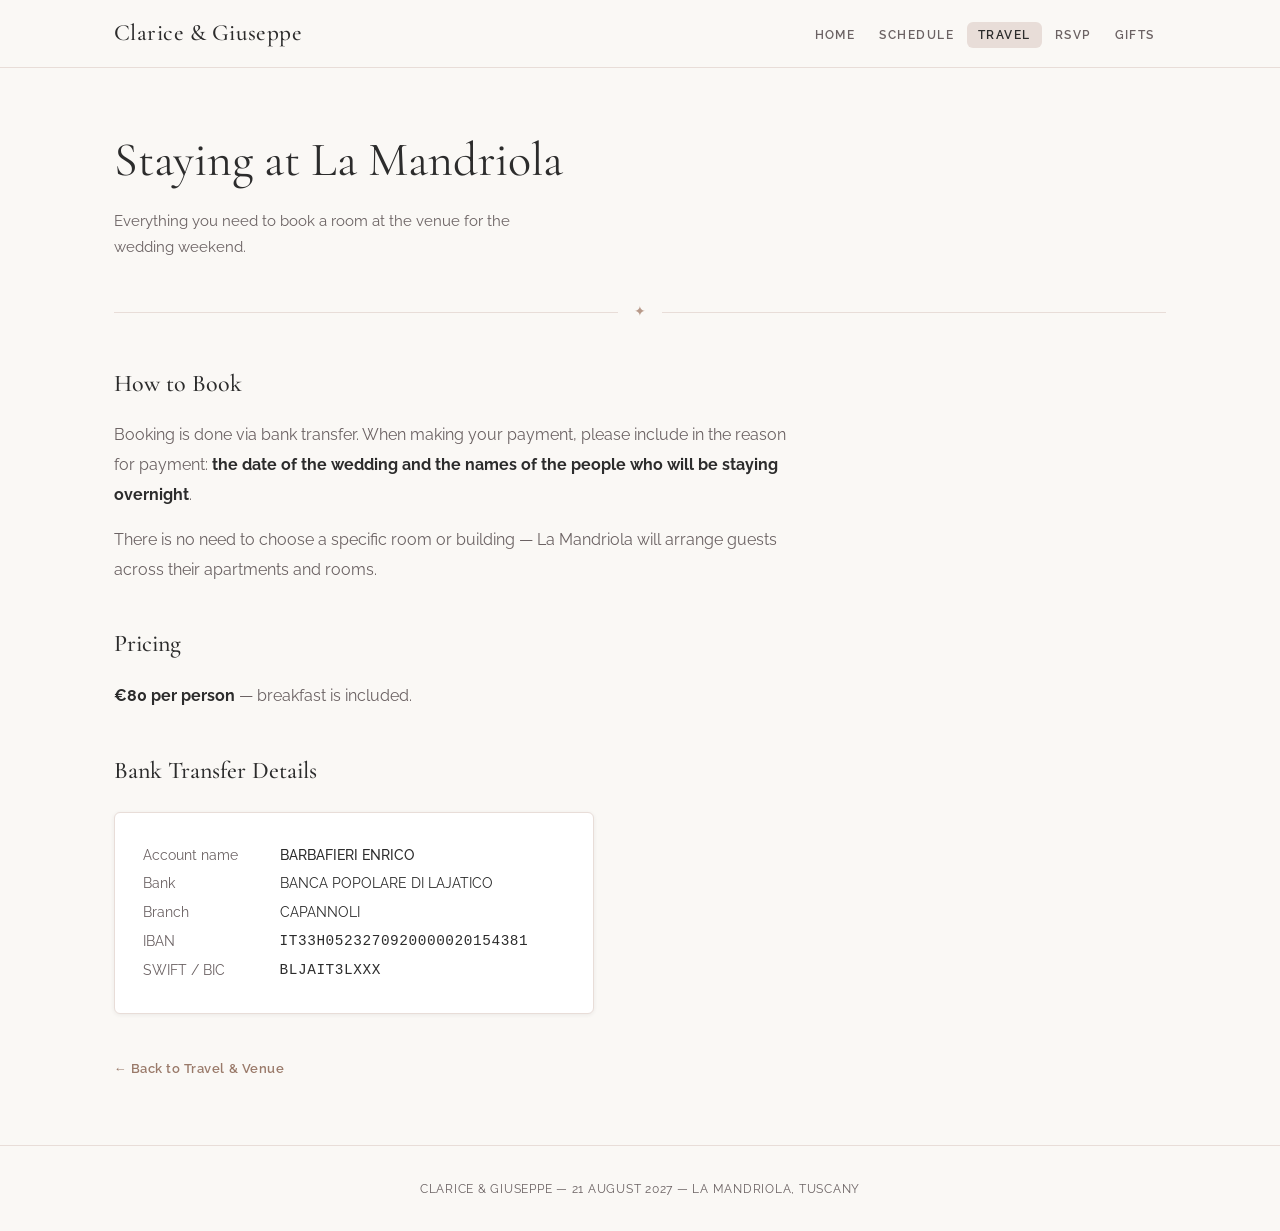
==== accommodation.html @ 68443287 "Content updates, accommodation page, and site-wide confetti - Add accommodation.html with La Mandrio" ====
<!DOCTYPE html>
<html lang="en">
<head>
  <meta charset="UTF-8">
  <meta name="viewport" content="width=device-width, initial-scale=1.0">
  <title>Accommodation — Clarice &amp; Giuseppe</title>
  <meta name="robots" content="noindex, nofollow">
  <link rel="stylesheet" href="css/style.css">
</head>
<body>

  <header class="site-header">
    <nav class="nav" aria-label="Main navigation">
      <a href="index.html" class="nav__brand">Clarice &amp; Giuseppe</a>
      <ul class="nav__links">
        <li><a href="index.html">Home</a></li>
        <li><a href="schedule.html">Schedule</a></li>
        <li><a href="travel.html" aria-current="page">Travel</a></li>
        <li><a href="rsvp.html">RSVP</a></li>
        <li><a href="registry.html">Gifts</a></li>
      </ul>
    </nav>
  </header>

  <main>
    <section class="section">
      <div class="container">

        <h1 class="section__title">Staying at La Mandriola</h1>
        <p class="section__subtitle">Everything you need to book a room at the venue for the wedding weekend.</p>

        <div class="divider" aria-hidden="true">&#10022;</div>

        <div style="max-width: 680px; margin-top: 2.5rem;">

          <h2 class="card__title" style="font-size: 1.5rem; margin-bottom: 1rem;">How to Book</h2>
          <p style="color: var(--muted); line-height: 1.85; margin-bottom: 1rem;">
            Booking is done via bank transfer. When making your payment, please include in the reason
            for payment: <strong style="color: var(--text);">the date of the wedding and the names of the
            people who will be staying overnight</strong>.
          </p>
          <p style="color: var(--muted); line-height: 1.85; margin-bottom: 2.5rem;">
            There is no need to choose a specific room or building &mdash; La Mandriola will arrange
            guests across their apartments and rooms.
          </p>

          <h2 class="card__title" style="font-size: 1.5rem; margin-bottom: 1rem;">Pricing</h2>
          <p style="color: var(--muted); line-height: 1.85; margin-bottom: 2.5rem;">
            <strong style="color: var(--text);">&euro;80 per person</strong> &mdash; breakfast is included.
          </p>

          <h2 class="card__title" style="font-size: 1.5rem; margin-bottom: 1.25rem;">Bank Transfer Details</h2>

          <div class="card" style="max-width: 480px;">
            <table style="width: 100%; border-collapse: collapse; font-size: 0.9rem; line-height: 2;">
              <tbody>
                <tr>
                  <td style="color: var(--muted); padding-right: 1.5rem; white-space: nowrap;">Account name</td>
                  <td style="color: var(--text); font-weight: 500;">BARBAFIERI ENRICO</td>
                </tr>
                <tr>
                  <td style="color: var(--muted); padding-right: 1.5rem; white-space: nowrap;">Bank</td>
                  <td style="color: var(--text);">BANCA POPOLARE DI LAJATICO</td>
                </tr>
                <tr>
                  <td style="color: var(--muted); padding-right: 1.5rem; white-space: nowrap;">Branch</td>
                  <td style="color: var(--text);">CAPANNOLI</td>
                </tr>
                <tr>
                  <td style="color: var(--muted); padding-right: 1.5rem; white-space: nowrap;">IBAN</td>
                  <td style="color: var(--text); font-family: monospace; letter-spacing: 0.04em;">IT33H0523270920000020154381</td>
                </tr>
                <tr>
                  <td style="color: var(--muted); padding-right: 1.5rem; white-space: nowrap;">SWIFT / BIC</td>
                  <td style="color: var(--text); font-family: monospace; letter-spacing: 0.04em;">BLJAIT3LXXX</td>
                </tr>
              </tbody>
            </table>
          </div>

          <p style="margin-top: 2rem;">
            <a href="travel.html" class="card__link">&larr; Back to Travel &amp; Venue</a>
          </p>

        </div>
      </div>
    </section>
  </main>

  <footer class="site-footer">
    <p>Clarice &amp; Giuseppe &mdash; 21 August 2027 &mdash; La Mandriola, Tuscany</p>
  </footer>

  <script src="js/confetti.js"></script>
</body>
</html>
---- css/style.css ----
@import url('https://fonts.googleapis.com/css2?family=Cormorant+Garamond:ital,wght@0,300;0,400;0,500;0,600;1,300;1,400&family=Raleway:wght@300;400;500;600&display=swap');

/* =============================================
   Reset & Base
   ============================================= */
*, *::before, *::after { box-sizing: border-box; margin: 0; padding: 0; }
[hidden] { display: none !important; }

:root {
  --bg:          #FAF8F5;
  --surface:     #FFFFFF;
  --rose:        #B89A8A;
  --rose-dark:   #9A7A6A;
  --gold:        #C5A95B;
  --text:        #2C2C2C;
  --muted:       #6B6263;
  --border:      #E8DDD8;
  --claimed-bg:  #F5F1F0;
  --radius:      6px;
  --shadow-sm:   0 1px 4px rgba(44,44,44,0.07);
  --shadow:      0 2px 16px rgba(44,44,44,0.10);
  --nav-h:       68px;
  --max-w:       1100px;
  --font-serif:  'Cormorant Garamond', Georgia, serif;
  --font-sans:   'Raleway', sans-serif;
}

html { scroll-behavior: smooth; font-size: 16px; }

body {
  font-family: var(--font-sans);
  font-weight: 400;
  color: var(--text);
  background: var(--bg);
  line-height: 1.7;
  min-height: 100vh;
  display: flex;
  flex-direction: column;
}

img { max-width: 100%; display: block; }
a { color: inherit; }
ul { list-style: none; }

/* =============================================
   Navigation
   ============================================= */
.site-header {
  position: sticky;
  top: 0;
  z-index: 100;
  height: var(--nav-h);
  background: rgba(250,248,245,0.94);
  backdrop-filter: blur(8px);
  border-bottom: 1px solid var(--border);
}

.nav {
  max-width: var(--max-w);
  margin: 0 auto;
  padding: 0 1.5rem;
  height: 100%;
  display: flex;
  align-items: center;
  justify-content: space-between;
  gap: 1rem;
}

.nav__brand {
  font-family: var(--font-serif);
  font-size: 1.45rem;
  font-weight: 500;
  letter-spacing: 0.02em;
  text-decoration: none;
  color: var(--text);
  white-space: nowrap;
}

.nav__links {
  display: flex;
  gap: 0.1rem;
  flex-wrap: wrap;
  justify-content: flex-end;
}

.nav__links a {
  font-size: 0.76rem;
  font-weight: 600;
  letter-spacing: 0.12em;
  text-transform: uppercase;
  text-decoration: none;
  padding: 0.4rem 0.7rem;
  border-radius: var(--radius);
  color: var(--muted);
  transition: color 0.2s, background 0.2s;
}

.nav__links a:hover,
.nav__links a[aria-current="page"] {
  color: var(--text);
  background: var(--border);
}

/* =============================================
   Page layout
   ============================================= */
main { flex: 1; }

.container {
  max-width: var(--max-w);
  margin: 0 auto;
  padding: 0 1.5rem;
}

.section {
  padding: 4rem 0;
}

.section--alt {
  background: var(--surface);
}

.section__title {
  font-family: var(--font-serif);
  font-size: clamp(2rem, 5vw, 3rem);
  font-weight: 400;
  margin-bottom: 0.4em;
  line-height: 1.2;
}

.section__subtitle {
  color: var(--muted);
  font-size: 0.95rem;
  margin-bottom: 2.5rem;
  max-width: 48ch;
}

.divider {
  display: flex;
  align-items: center;
  gap: 1rem;
  margin: 2rem 0;
  color: var(--rose);
  font-size: 0.85rem;
}

.divider::before,
.divider::after {
  content: '';
  flex: 1;
  height: 1px;
  background: var(--border);
}

/* =============================================
   Hero
   ============================================= */
.hero {
  min-height: calc(100vh - var(--nav-h));
  display: flex;
  flex-direction: column;
  align-items: center;
  justify-content: center;
  text-align: center;
  padding: 4rem 1.5rem;
  background: linear-gradient(160deg, #FAF8F5 0%, #F5EDE8 100%);
}

.hero__eyebrow {
  font-size: 0.72rem;
  letter-spacing: 0.22em;
  text-transform: uppercase;
  color: var(--gold);
  font-weight: 600;
  margin-bottom: 1.5rem;
}

.hero__names {
  font-family: var(--font-serif);
  font-size: clamp(3.5rem, 10vw, 7rem);
  font-weight: 300;
  line-height: 1;
  margin-bottom: 1rem;
  color: var(--text);
}

.hero__names em {
  font-style: italic;
  color: var(--rose-dark);
}

.hero__date {
  font-family: var(--font-serif);
  font-size: clamp(1.1rem, 3vw, 1.5rem);
  font-weight: 400;
  color: var(--muted);
  letter-spacing: 0.08em;
  margin-bottom: 0.5rem;
}

.hero__venue {
  font-size: 0.78rem;
  letter-spacing: 0.15em;
  text-transform: uppercase;
  color: var(--muted);
  margin-bottom: 2.5rem;
}

.hero__ornament {
  color: var(--rose);
  font-size: 1.2rem;
  margin: 1rem 0;
  opacity: 0.45;
}

/* Countdown */
.countdown {
  display: flex;
  gap: 2rem;
  justify-content: center;
  flex-wrap: wrap;
  margin-top: 2.5rem;
}

.countdown__item {
  text-align: center;
  min-width: 4.5rem;
}

.countdown__num {
  font-family: var(--font-serif);
  font-size: 2.75rem;
  font-weight: 300;
  line-height: 1;
  display: block;
  color: var(--text);
}

.countdown__label {
  font-size: 0.65rem;
  letter-spacing: 0.18em;
  text-transform: uppercase;
  color: var(--muted);
  display: block;
  margin-top: 0.3rem;
}

/* Buttons */
.quick-links {
  display: flex;
  gap: 0.75rem;
  justify-content: center;
  flex-wrap: wrap;
  margin-top: 3rem;
}

.btn {
  display: inline-block;
  padding: 0.65rem 1.75rem;
  border-radius: 2px;
  font-family: var(--font-sans);
  font-size: 0.75rem;
  font-weight: 600;
  letter-spacing: 0.14em;
  text-transform: uppercase;
  text-decoration: none;
  cursor: pointer;
  border: none;
  transition: all 0.2s;
}

.btn--primary {
  background: var(--text);
  color: var(--bg);
}
.btn--primary:hover { background: #444; }

.btn--outline {
  background: transparent;
  color: var(--text);
  border: 1.5px solid var(--border);
}
.btn--outline:hover { border-color: var(--text); }

.btn--rose {
  background: var(--rose);
  color: var(--surface);
}
.btn--rose:hover { background: var(--rose-dark); }

.btn:disabled {
  opacity: 0.45;
  cursor: not-allowed;
  pointer-events: none;
}

/* Welcome section */
.welcome {
  text-align: center;
  max-width: 60ch;
  margin: 0 auto;
}

/* =============================================
   Timeline (schedule.html)
   ============================================= */
.timeline {
  position: relative;
  padding-left: 2.5rem;
  max-width: 700px;
}

.timeline::before {
  content: '';
  position: absolute;
  left: 0.5rem;
  top: 0.6rem;
  bottom: 0;
  width: 1px;
  background: var(--border);
}

.timeline__item {
  position: relative;
  margin-bottom: 2.75rem;
}

.timeline__item::before {
  content: '';
  position: absolute;
  left: -2.5rem;
  top: 0.45rem;
  width: 0.7rem;
  height: 0.7rem;
  border-radius: 50%;
  background: var(--surface);
  border: 2px solid var(--rose);
}

.timeline__time {
  font-size: 0.72rem;
  font-weight: 600;
  letter-spacing: 0.18em;
  text-transform: uppercase;
  color: var(--gold);
  margin-bottom: 0.15rem;
}

.timeline__event {
  font-family: var(--font-serif);
  font-size: 1.45rem;
  font-weight: 500;
  margin-bottom: 0.25rem;
}

.timeline__detail {
  color: var(--muted);
  font-size: 0.9rem;
  line-height: 1.65;
  max-width: 52ch;
}

/* =============================================
   Info cards (travel.html)
   ============================================= */
.info-grid {
  display: grid;
  grid-template-columns: repeat(auto-fill, minmax(300px, 1fr));
  gap: 1.25rem;
}

.card {
  background: var(--surface);
  border: 1px solid var(--border);
  border-radius: var(--radius);
  padding: 1.75rem;
  box-shadow: var(--shadow-sm);
}

.card__icon {
  width: 2.5rem;
  height: 2.5rem;
  background: #F5EDE8;
  border-radius: 50%;
  display: flex;
  align-items: center;
  justify-content: center;
  margin-bottom: 1rem;
  color: var(--rose-dark);
}

.card__title {
  font-family: var(--font-serif);
  font-size: 1.3rem;
  font-weight: 500;
  margin-bottom: 0.6rem;
}

.card__text {
  color: var(--muted);
  font-size: 0.9rem;
  line-height: 1.7;
}

.card__link {
  display: inline-block;
  margin-top: 0.75rem;
  font-size: 0.8rem;
  font-weight: 600;
  letter-spacing: 0.04em;
  color: var(--rose-dark);
  text-decoration: none;
}
.card__link:hover { text-decoration: underline; }

.map-embed {
  width: 100%;
  height: 360px;
  border: 0;
  border-radius: var(--radius);
  display: block;
}

/* =============================================
   RSVP Form
   ============================================= */
.form-card {
  background: var(--surface);
  border: 1px solid var(--border);
  border-radius: var(--radius);
  padding: 2.5rem;
  box-shadow: var(--shadow);
  max-width: 560px;
}

.form-group {
  margin-bottom: 1.25rem;
}

.form-label {
  display: block;
  font-size: 0.72rem;
  font-weight: 600;
  letter-spacing: 0.12em;
  text-transform: uppercase;
  color: var(--muted);
  margin-bottom: 0.45rem;
}

.form-input,
.form-select,
.form-textarea {
  width: 100%;
  padding: 0.7rem 0.9rem;
  border: 1.5px solid var(--border);
  border-radius: var(--radius);
  background: var(--surface);
  font-family: var(--font-sans);
  font-size: 0.95rem;
  color: var(--text);
  transition: border-color 0.2s;
  appearance: none;
}

.form-input:focus,
.form-select:focus,
.form-textarea:focus {
  outline: none;
  border-color: var(--rose);
}

.form-textarea { resize: vertical; min-height: 100px; }

.form-select-wrap { position: relative; }
.form-select-wrap::after {
  content: '';
  position: absolute;
  right: 1rem;
  top: 50%;
  transform: translateY(-50%);
  border: 5px solid transparent;
  border-top-color: var(--muted);
  pointer-events: none;
}

.radio-group {
  display: flex;
  gap: 1.5rem;
  flex-wrap: wrap;
}

.radio-label {
  display: flex;
  align-items: center;
  gap: 0.45rem;
  cursor: pointer;
  font-size: 0.95rem;
}
.radio-label input[type="radio"] { accent-color: var(--rose); width: 1rem; height: 1rem; }

.checkbox-group {
  display: grid;
  grid-template-columns: repeat(auto-fit, minmax(150px, 1fr));
  gap: 0.65rem 1.25rem;
}

.checkbox-label {
  display: flex;
  align-items: center;
  gap: 0.5rem;
  cursor: pointer;
  font-size: 0.95rem;
}
.checkbox-label input[type="checkbox"] { accent-color: var(--rose); width: 1rem; height: 1rem; flex-shrink: 0; }

.form-hint {
  margin-top: 0.75rem;
  font-size: 0.85rem;
  color: var(--muted);
  line-height: 1.5;
}
.form-hint strong { color: var(--text); }

.form-status {
  padding: 0.85rem 1rem;
  border-radius: var(--radius);
  font-size: 0.88rem;
  margin-bottom: 1.25rem;
}
.form-status--success { background: #F0F7EE; color: #3A6B35; border: 1px solid #BFDBB8; }
.form-status--error   { background: #FDF0EE; color: #6B3530; border: 1px solid #DBBBB8; }
.form-status--info    { background: #EEF2F7; color: #354A6B; border: 1px solid #B8C7DB; }

.rsvp-state {
  text-align: center;
  padding: 3rem 1.5rem;
}
.rsvp-state__icon {
  margin: 0 auto 1.25rem;
}
.rsvp-state__title {
  font-family: var(--font-serif);
  font-size: 1.75rem;
  font-weight: 400;
  margin-bottom: 0.5rem;
}
.rsvp-state__text { color: var(--muted); font-size: 0.95rem; }

/* =============================================
   Gift Registry
   ============================================= */
.registry-intro {
  max-width: 60ch;
  margin-bottom: 0.5rem;
}

.registry-intro p + p {
  margin-top: 0.75rem;
}

.gift-grid {
  display: grid;
  grid-template-columns: repeat(auto-fill, minmax(260px, 1fr));
  gap: 1.25rem;
  margin-top: 2rem;
}

.gift-card {
  background: var(--surface);
  border: 1.5px solid var(--border);
  border-radius: var(--radius);
  overflow: hidden;
  box-shadow: var(--shadow-sm);
  transition: box-shadow 0.2s, border-color 0.2s;
}

.gift-card:not(.gift-card--claimed):has(.gift-card__checkbox:checked) {
  border-color: var(--rose);
  box-shadow: 0 0 0 3px rgba(184,154,138,0.18);
}

.gift-card--claimed {
  opacity: 0.52;
  background: var(--claimed-bg);
}

.gift-card__label {
  display: flex;
  flex-direction: column;
  cursor: pointer;
  height: 100%;
}
.gift-card--claimed .gift-card__label { cursor: default; }

.gift-card__image {
  position: relative;
  aspect-ratio: 4/3;
  background: #EDE6E1;
  overflow: hidden;
}
.gift-card__image img {
  width: 100%;
  height: 100%;
  object-fit: cover;
}
.gift-card__image-placeholder {
  width: 100%;
  height: 100%;
  display: flex;
  align-items: center;
  justify-content: center;
  color: #C8BDB8;
}

.gift-card__claimed-badge {
  position: absolute;
  top: 0.75rem;
  left: 0.75rem;
  background: var(--text);
  color: var(--surface);
  font-size: 0.65rem;
  font-weight: 600;
  letter-spacing: 0.12em;
  text-transform: uppercase;
  padding: 0.2rem 0.6rem;
  border-radius: 2px;
}

.gift-card__body {
  padding: 1rem 1rem 0.5rem;
  flex: 1;
}

.gift-card__name {
  font-family: var(--font-serif);
  font-size: 1.15rem;
  font-weight: 500;
  margin-bottom: 0.35rem;
  line-height: 1.3;
}

.gift-card__desc {
  font-size: 0.84rem;
  color: var(--muted);
  line-height: 1.55;
  margin-bottom: 0.5rem;
}

.gift-card__price {
  font-size: 0.8rem;
  font-weight: 600;
  color: var(--gold);
  letter-spacing: 0.03em;
}

.gift-card__checkbox-wrap {
  padding: 0.75rem 1rem;
  display: flex;
  align-items: center;
  gap: 0.6rem;
  border-top: 1px solid var(--border);
  min-height: 3rem;
}

.gift-card__checkbox {
  width: 1.05rem;
  height: 1.05rem;
  accent-color: var(--rose);
  cursor: pointer;
  flex-shrink: 0;
}
.gift-card__checkbox:disabled { cursor: default; }

.gift-card__checkbox-label {
  font-size: 0.8rem;
  font-weight: 500;
  color: var(--muted);
  letter-spacing: 0.03em;
  user-select: none;
}

/* Submit bar */
.registry-submit-bar {
  position: sticky;
  bottom: 0;
  background: rgba(250,248,245,0.96);
  backdrop-filter: blur(10px);
  border-top: 1px solid var(--border);
  padding: 1rem 1.5rem;
  display: flex;
  align-items: center;
  justify-content: space-between;
  gap: 1rem;
  flex-wrap: wrap;
  z-index: 50;
}

.registry-submit-bar[hidden] { display: none; }

.registry-submit-bar__text {
  font-size: 0.88rem;
  color: var(--muted);
}
.registry-submit-bar__text strong { color: var(--text); }

/* States */
.loading-state {
  text-align: center;
  padding: 3rem;
  color: var(--muted);
  font-size: 0.88rem;
  letter-spacing: 0.06em;
}

.error-state {
  padding: 2rem;
  background: #FDF0EE;
  color: #6B3530;
  border: 1px solid #DBBBB8;
  border-radius: var(--radius);
  font-size: 0.9rem;
}

.registry-thankyou {
  text-align: center;
  padding: 4rem 2rem;
}
.registry-thankyou__title {
  font-family: var(--font-serif);
  font-size: 1.9rem;
  font-weight: 400;
  margin: 1rem 0 0.5rem;
}
.registry-thankyou__text { color: var(--muted); font-size: 0.95rem; }

/* Conflict toast */
.conflict-toast {
  position: fixed;
  bottom: 90px;
  left: 50%;
  transform: translateX(-50%);
  max-width: 420px;
  width: calc(100% - 3rem);
  background: #FDF0EE;
  color: #6B3530;
  border: 1px solid #DBBBB8;
  border-radius: var(--radius);
  padding: 0.85rem 1rem;
  font-size: 0.88rem;
  z-index: 200;
  box-shadow: var(--shadow);
}
.conflict-toast[hidden] { display: none; }

/* =============================================
   Footer
   ============================================= */
.site-footer {
  text-align: center;
  padding: 2rem 1.5rem;
  border-top: 1px solid var(--border);
  font-size: 0.78rem;
  color: var(--muted);
  letter-spacing: 0.06em;
  text-transform: uppercase;
}

/* =============================================
   Responsive
   ============================================= */
@media (max-width: 640px) {
  .nav__brand { font-size: 1.2rem; }
  .nav__links a { font-size: 0.7rem; padding: 0.3rem 0.5rem; }
  .section { padding: 2.5rem 0; }
  .form-card { padding: 1.5rem; }
  .timeline { padding-left: 2rem; }
  .countdown { gap: 1.25rem; }
  .countdown__num { font-size: 2.2rem; }
  .hero__names { font-size: clamp(2.8rem, 10vw, 5rem); }
}
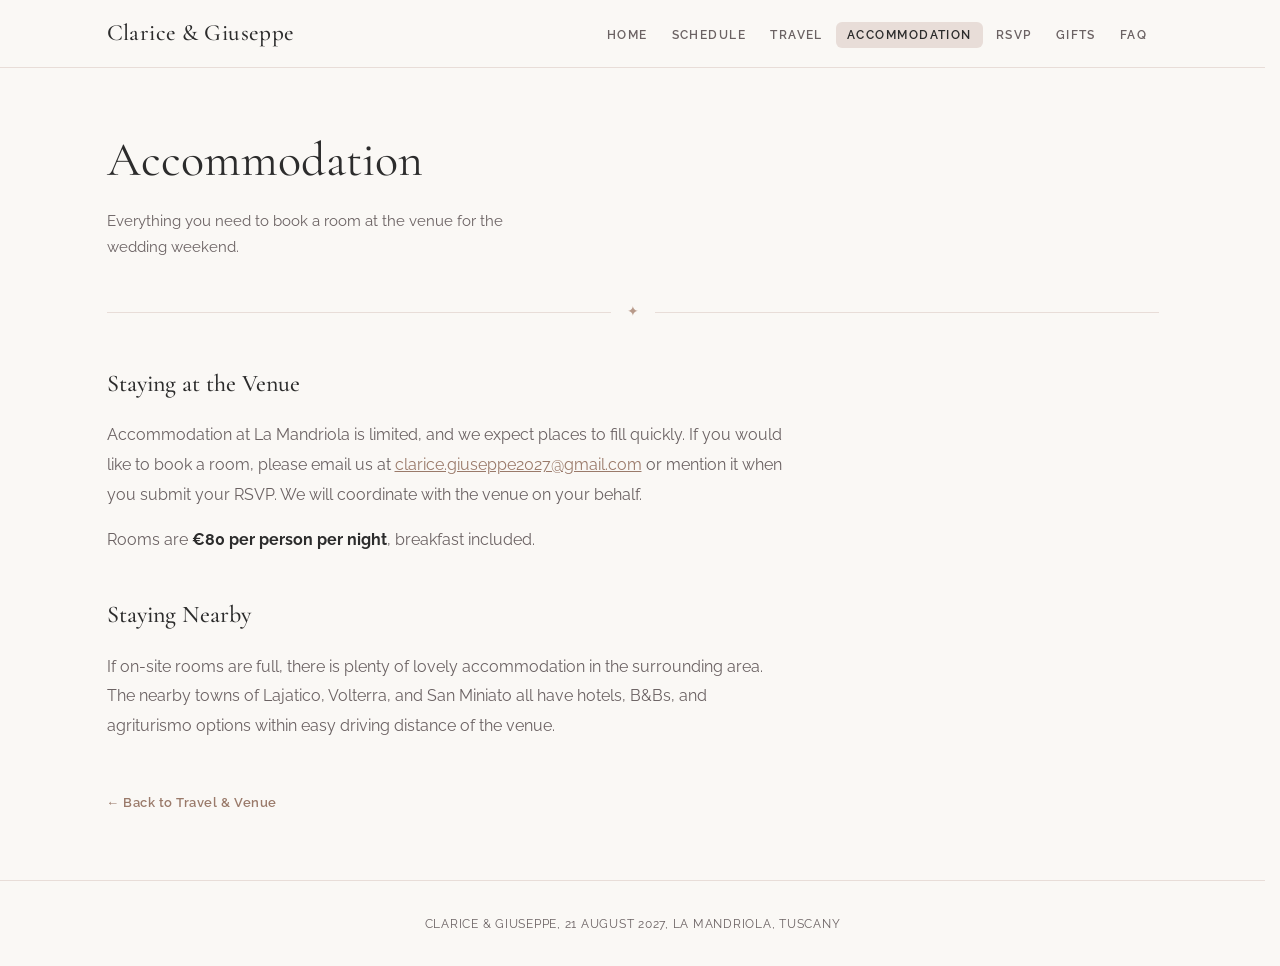
==== commit 395cf475: "Add FAQ page, accommodation updates, RSVP form changes, and site-wide polish - New faq.html with 9 Q" ====
--- a/accommodation.html
+++ b/accommodation.html
@@ -15,9 +15,11 @@
       <ul class="nav__links">
         <li><a href="index.html">Home</a></li>
         <li><a href="schedule.html">Schedule</a></li>
-        <li><a href="travel.html" aria-current="page">Travel</a></li>
+        <li><a href="travel.html">Travel</a></li>
+        <li><a href="accommodation.html" aria-current="page">Accommodation</a></li>
         <li><a href="rsvp.html">RSVP</a></li>
         <li><a href="registry.html">Gifts</a></li>
+        <li><a href="faq.html">FAQ</a></li>
       </ul>
     </nav>
   </header>
@@ -26,57 +28,30 @@
     <section class="section">
       <div class="container">
 
-        <h1 class="section__title">Staying at La Mandriola</h1>
+        <h1 class="section__title">Accommodation</h1>
         <p class="section__subtitle">Everything you need to book a room at the venue for the wedding weekend.</p>
 
         <div class="divider" aria-hidden="true">&#10022;</div>
 
         <div style="max-width: 680px; margin-top: 2.5rem;">
 
-          <h2 class="card__title" style="font-size: 1.5rem; margin-bottom: 1rem;">How to Book</h2>
+          <h2 class="card__title" style="font-size: 1.5rem; margin-bottom: 1rem;">Staying at the Venue</h2>
           <p style="color: var(--muted); line-height: 1.85; margin-bottom: 1rem;">
-            Booking is done via bank transfer. When making your payment, please include in the reason
-            for payment: <strong style="color: var(--text);">the date of the wedding and the names of the
-            people who will be staying overnight</strong>.
+            Accommodation at La Mandriola is limited, and we expect places to fill quickly.
+            If you would like to book a room, please email us at
+            <a href="mailto:clarice.giuseppe2027@gmail.com" style="color:var(--rose-dark);">clarice.giuseppe2027@gmail.com</a>
+            or mention it when you submit your RSVP. We will coordinate with the venue on your behalf.
           </p>
           <p style="color: var(--muted); line-height: 1.85; margin-bottom: 2.5rem;">
-            There is no need to choose a specific room or building &mdash; La Mandriola will arrange
-            guests across their apartments and rooms.
+            Rooms are <strong style="color: var(--text);">&euro;80 per person per night</strong>, breakfast included.
           </p>
 
-          <h2 class="card__title" style="font-size: 1.5rem; margin-bottom: 1rem;">Pricing</h2>
+          <h2 class="card__title" style="font-size: 1.5rem; margin-bottom: 1rem;">Staying Nearby</h2>
           <p style="color: var(--muted); line-height: 1.85; margin-bottom: 2.5rem;">
-            <strong style="color: var(--text);">&euro;80 per person</strong> &mdash; breakfast is included.
+            If on-site rooms are full, there is plenty of lovely accommodation in the surrounding area.
+            The nearby towns of Lajatico, Volterra, and San Miniato all have hotels, B&amp;Bs, and
+            agriturismo options within easy driving distance of the venue.
           </p>
-
-          <h2 class="card__title" style="font-size: 1.5rem; margin-bottom: 1.25rem;">Bank Transfer Details</h2>
-
-          <div class="card" style="max-width: 480px;">
-            <table style="width: 100%; border-collapse: collapse; font-size: 0.9rem; line-height: 2;">
-              <tbody>
-                <tr>
-                  <td style="color: var(--muted); padding-right: 1.5rem; white-space: nowrap;">Account name</td>
-                  <td style="color: var(--text); font-weight: 500;">BARBAFIERI ENRICO</td>
-                </tr>
-                <tr>
-                  <td style="color: var(--muted); padding-right: 1.5rem; white-space: nowrap;">Bank</td>
-                  <td style="color: var(--text);">BANCA POPOLARE DI LAJATICO</td>
-                </tr>
-                <tr>
-                  <td style="color: var(--muted); padding-right: 1.5rem; white-space: nowrap;">Branch</td>
-                  <td style="color: var(--text);">CAPANNOLI</td>
-                </tr>
-                <tr>
-                  <td style="color: var(--muted); padding-right: 1.5rem; white-space: nowrap;">IBAN</td>
-                  <td style="color: var(--text); font-family: monospace; letter-spacing: 0.04em;">IT33H0523270920000020154381</td>
-                </tr>
-                <tr>
-                  <td style="color: var(--muted); padding-right: 1.5rem; white-space: nowrap;">SWIFT / BIC</td>
-                  <td style="color: var(--text); font-family: monospace; letter-spacing: 0.04em;">BLJAIT3LXXX</td>
-                </tr>
-              </tbody>
-            </table>
-          </div>
 
           <p style="margin-top: 2rem;">
             <a href="travel.html" class="card__link">&larr; Back to Travel &amp; Venue</a>
@@ -88,7 +63,7 @@
   </main>
 
   <footer class="site-footer">
-    <p>Clarice &amp; Giuseppe &mdash; 21 August 2027 &mdash; La Mandriola, Tuscany</p>
+    <p>Clarice &amp; Giuseppe, 21 August 2027, La Mandriola, Tuscany</p>
   </footer>
 
   <script src="js/confetti.js"></script>
--- a/css/style.css
+++ b/css/style.css
@@ -25,7 +25,7 @@
   --font-sans:   'Raleway', sans-serif;
 }
 
-html { scroll-behavior: smooth; font-size: 16px; }
+html { scroll-behavior: smooth; font-size: 16px; scrollbar-gutter: stable; }
 
 body {
   font-family: var(--font-sans);
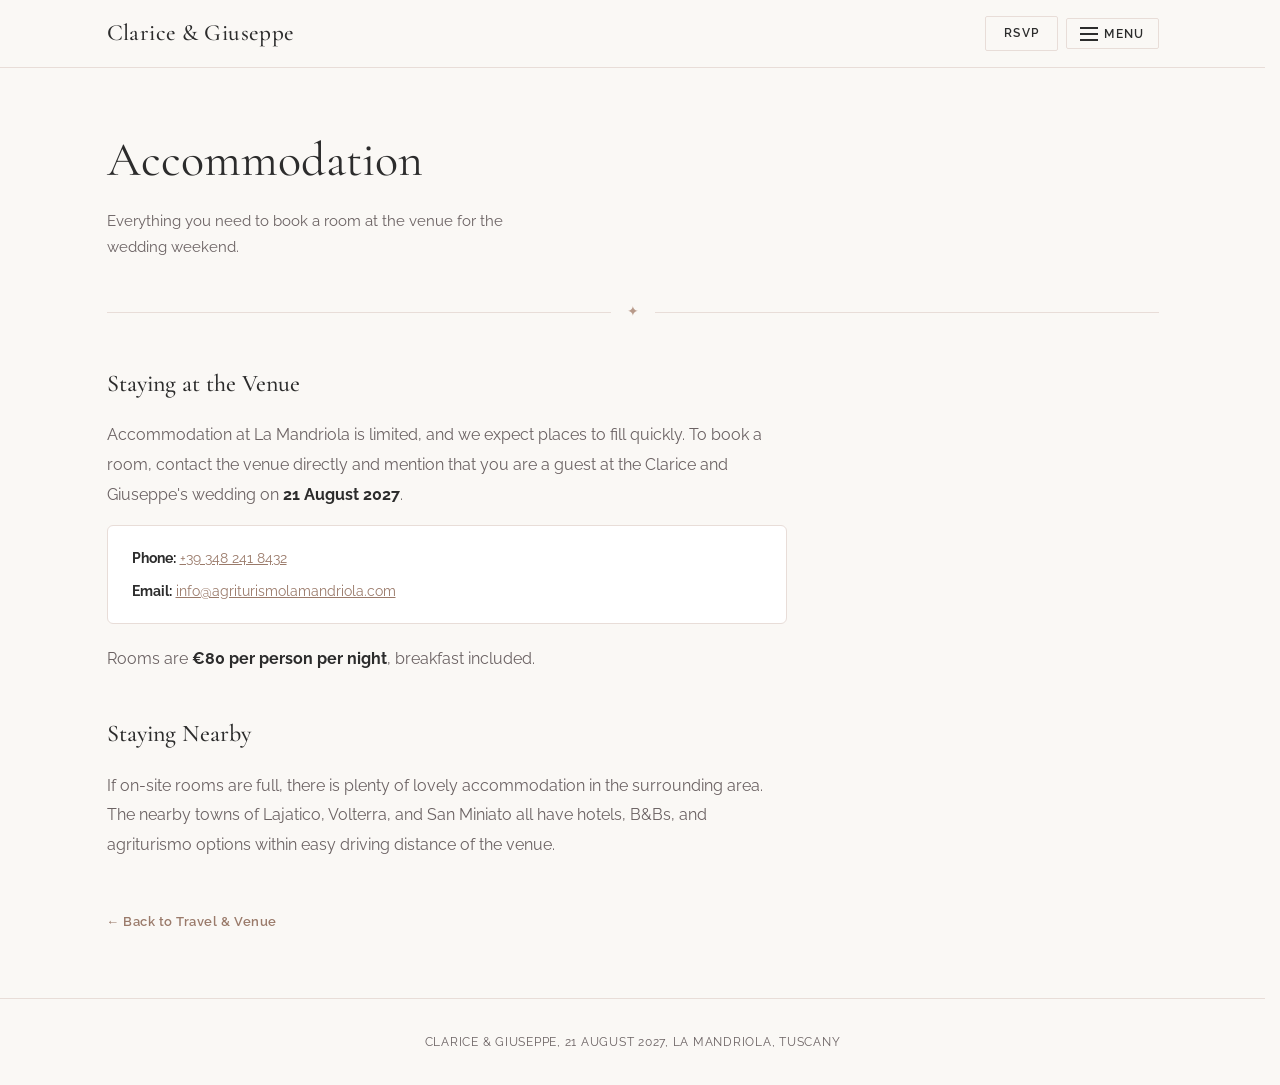
==== commit 9452fe0f: "Convert nav to hamburger menu, add QR code, and content updates - Nav: replace per-page link row wit" ====
--- a/accommodation.html
+++ b/accommodation.html
@@ -5,7 +5,7 @@
   <meta name="viewport" content="width=device-width, initial-scale=1.0">
   <title>Accommodation — Clarice &amp; Giuseppe</title>
   <meta name="robots" content="noindex, nofollow">
-  <link rel="stylesheet" href="css/style.css">
+  <link rel="stylesheet" href="css/style.css?v=4">
 </head>
 <body>
 
@@ -38,10 +38,19 @@
           <h2 class="card__title" style="font-size: 1.5rem; margin-bottom: 1rem;">Staying at the Venue</h2>
           <p style="color: var(--muted); line-height: 1.85; margin-bottom: 1rem;">
             Accommodation at La Mandriola is limited, and we expect places to fill quickly.
-            If you would like to book a room, please email us at
-            <a href="mailto:clarice.giuseppe2027@gmail.com" style="color:var(--rose-dark);">clarice.giuseppe2027@gmail.com</a>
-            or mention it when you submit your RSVP. We will coordinate with the venue on your behalf.
+            To book a room, contact the venue directly and mention that you are a guest at the
+            Clarice and Giuseppe's wedding on <strong style="color: var(--text);">21 August 2027</strong>.
           </p>
+          <div style="margin-bottom: 1.25rem; padding: 1.25rem 1.5rem; background: var(--surface); border: 1px solid var(--border); border-radius: var(--radius);">
+            <p style="margin-bottom: 0.5rem; font-size: 0.9rem; color: var(--muted);">
+              <strong style="color: var(--text);">Phone:</strong>
+              <a href="tel:+393482418432" style="color: var(--rose-dark);">+39 348 241 8432</a>
+            </p>
+            <p style="font-size: 0.9rem; color: var(--muted);">
+              <strong style="color: var(--text);">Email:</strong>
+              <a href="mailto:info@agriturismolamandriola.com" style="color: var(--rose-dark);">info@agriturismolamandriola.com</a>
+            </p>
+          </div>
           <p style="color: var(--muted); line-height: 1.85; margin-bottom: 2.5rem;">
             Rooms are <strong style="color: var(--text);">&euro;80 per person per night</strong>, breakfast included.
           </p>
@@ -66,6 +75,7 @@
     <p>Clarice &amp; Giuseppe, 21 August 2027, La Mandriola, Tuscany</p>
   </footer>
 
+  <script src="js/nav.js"></script>
   <script src="js/confetti.js"></script>
 </body>
 </html>
--- a/css/style.css
+++ b/css/style.css
@@ -77,7 +77,7 @@
 }
 
 .nav__links {
-  display: flex;
+  display: none;
   gap: 0.1rem;
   flex-wrap: wrap;
   justify-content: flex-end;
@@ -768,9 +768,129 @@
 /* =============================================
    Responsive
    ============================================= */
+/* --- Mobile hamburger nav --- */
+.nav__mobile {
+  display: flex;
+  align-items: center;
+  gap: 0.5rem;
+}
+
+.nav__mobile-rsvp {
+  padding: 0.45rem 1.1rem;
+  background: transparent;
+  color: var(--text);
+  border: 1.5px solid var(--border);
+  border-radius: 2px;
+  font-family: var(--font-sans);
+  font-size: 0.72rem;
+  font-weight: 600;
+  letter-spacing: 0.12em;
+  text-transform: uppercase;
+  text-decoration: none;
+  transition: border-color 0.2s;
+}
+.nav__mobile-rsvp:hover { border-color: var(--text); }
+
+.nav__menu-btn {
+  display: flex;
+  align-items: center;
+  gap: 0.4rem;
+  padding: 0.45rem 0.8rem;
+  background: transparent;
+  border: 1.5px solid var(--border);
+  border-radius: 2px;
+  font-family: var(--font-sans);
+  font-size: 0.72rem;
+  font-weight: 600;
+  letter-spacing: 0.12em;
+  text-transform: uppercase;
+  color: var(--text);
+  cursor: pointer;
+  transition: border-color 0.2s;
+}
+.nav__menu-btn:hover { border-color: var(--text); }
+.nav__menu-btn svg { flex-shrink: 0; }
+
+.nav__dropdown {
+  position: absolute;
+  top: var(--nav-h);
+  right: 1.5rem;
+  min-width: 220px;
+  background: rgba(250,248,245,0.98);
+  backdrop-filter: blur(8px);
+  border: 1px solid var(--border);
+  border-top: none;
+  border-radius: 0 0 var(--radius) var(--radius);
+  box-shadow: var(--shadow);
+  z-index: 99;
+  overflow: hidden;
+}
+
+.nav__dropdown a {
+  display: block;
+  padding: 0.9rem 1.5rem;
+  border-bottom: 1px solid var(--border);
+  font-size: 0.78rem;
+  font-weight: 600;
+  letter-spacing: 0.12em;
+  text-transform: uppercase;
+  color: var(--muted);
+  text-decoration: none;
+  transition: color 0.15s, background 0.15s;
+}
+.nav__dropdown a:last-child { border-bottom: none; }
+.nav__dropdown a:hover,
+.nav__dropdown a[aria-current="page"] {
+  color: var(--text);
+  background: rgba(232,221,216,0.5);
+}
+
+/* --- Quick-links menu (home page welcome section) --- */
+.quick-menu {
+  position: relative;
+}
+
+.quick-menu summary {
+  list-style: none;
+  display: flex;
+  align-items: center;
+  gap: 0.5rem;
+  cursor: pointer;
+  user-select: none;
+}
+.quick-menu summary::-webkit-details-marker { display: none; }
+
+.quick-menu__panel {
+  position: absolute;
+  top: calc(100% + 0.5rem);
+  left: 50%;
+  transform: translateX(-50%);
+  min-width: 180px;
+  background: var(--surface);
+  border: 1px solid var(--border);
+  border-radius: var(--radius);
+  box-shadow: var(--shadow);
+  z-index: 50;
+  overflow: hidden;
+}
+
+.quick-menu__panel a {
+  display: block;
+  padding: 0.75rem 1.25rem;
+  font-size: 0.78rem;
+  font-weight: 600;
+  letter-spacing: 0.1em;
+  text-transform: uppercase;
+  color: var(--muted);
+  text-decoration: none;
+  border-bottom: 1px solid var(--border);
+  transition: color 0.15s, background 0.15s;
+}
+.quick-menu__panel a:last-child { border-bottom: none; }
+.quick-menu__panel a:hover { color: var(--text); background: var(--border); }
+
 @media (max-width: 640px) {
   .nav__brand { font-size: 1.2rem; }
-  .nav__links a { font-size: 0.7rem; padding: 0.3rem 0.5rem; }
   .section { padding: 2.5rem 0; }
   .form-card { padding: 1.5rem; }
   .timeline { padding-left: 2rem; }
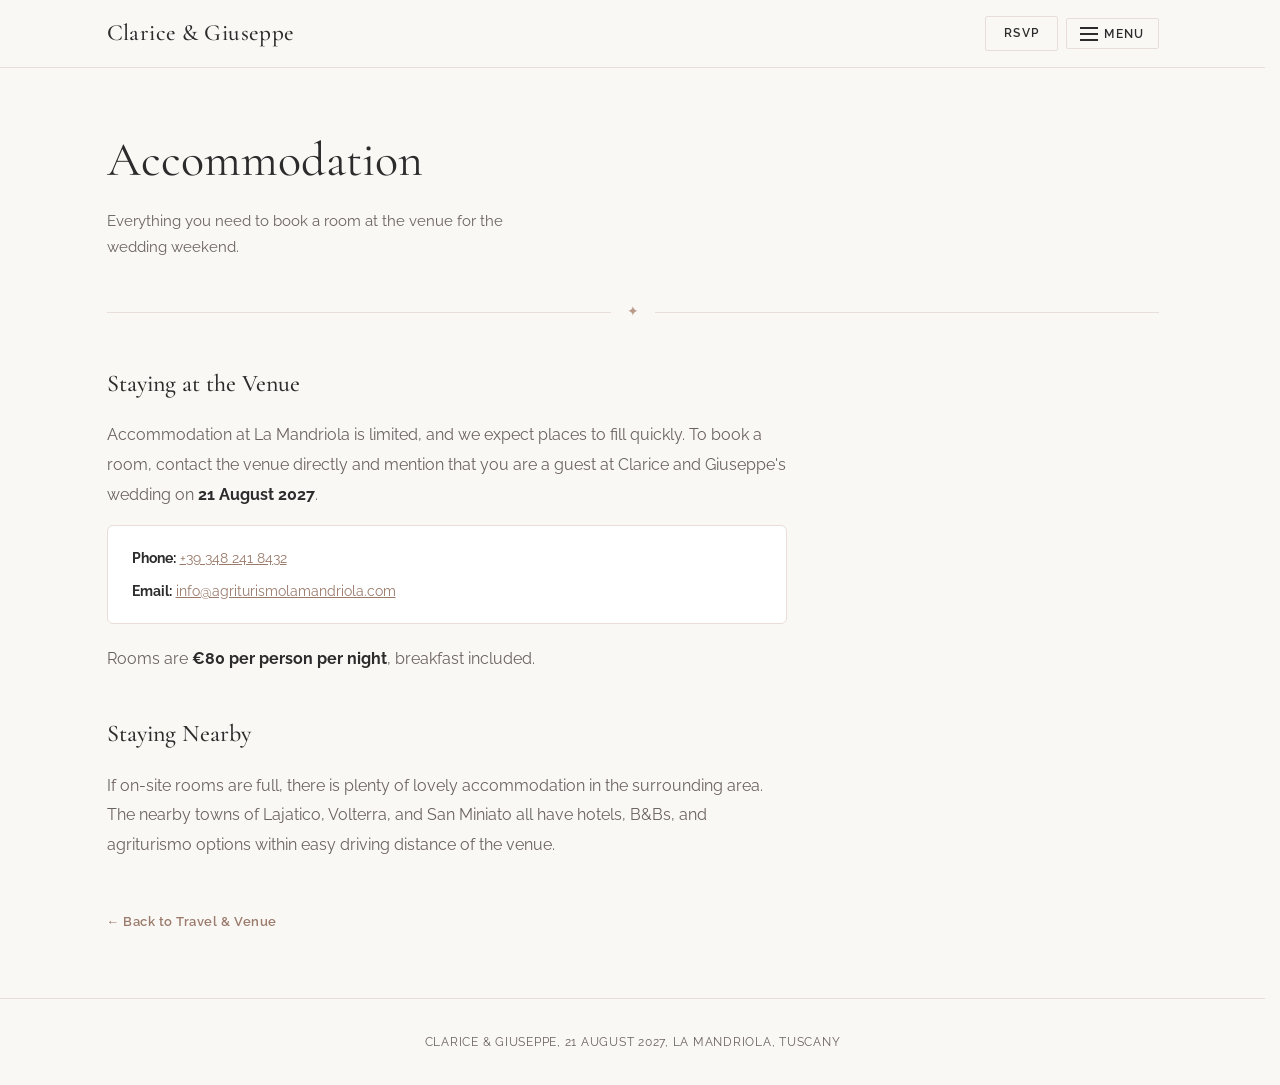
==== commit 55a4ee96: "Remove unnecessary 'the' before Clarice in accommodation copy" ====
--- a/accommodation.html
+++ b/accommodation.html
@@ -3,7 +3,7 @@
 <head>
   <meta charset="UTF-8">
   <meta name="viewport" content="width=device-width, initial-scale=1.0">
-  <title>Accommodation — Clarice &amp; Giuseppe</title>
+  <title>Accommodation | Clarice &amp; Giuseppe</title>
   <meta name="robots" content="noindex, nofollow">
   <link rel="stylesheet" href="css/style.css?v=4">
 </head>
@@ -38,7 +38,7 @@
           <h2 class="card__title" style="font-size: 1.5rem; margin-bottom: 1rem;">Staying at the Venue</h2>
           <p style="color: var(--muted); line-height: 1.85; margin-bottom: 1rem;">
             Accommodation at La Mandriola is limited, and we expect places to fill quickly.
-            To book a room, contact the venue directly and mention that you are a guest at the
+            To book a room, contact the venue directly and mention that you are a guest at
             Clarice and Giuseppe's wedding on <strong style="color: var(--text);">21 August 2027</strong>.
           </p>
           <div style="margin-bottom: 1.25rem; padding: 1.25rem 1.5rem; background: var(--surface); border: 1px solid var(--border); border-radius: var(--radius);">
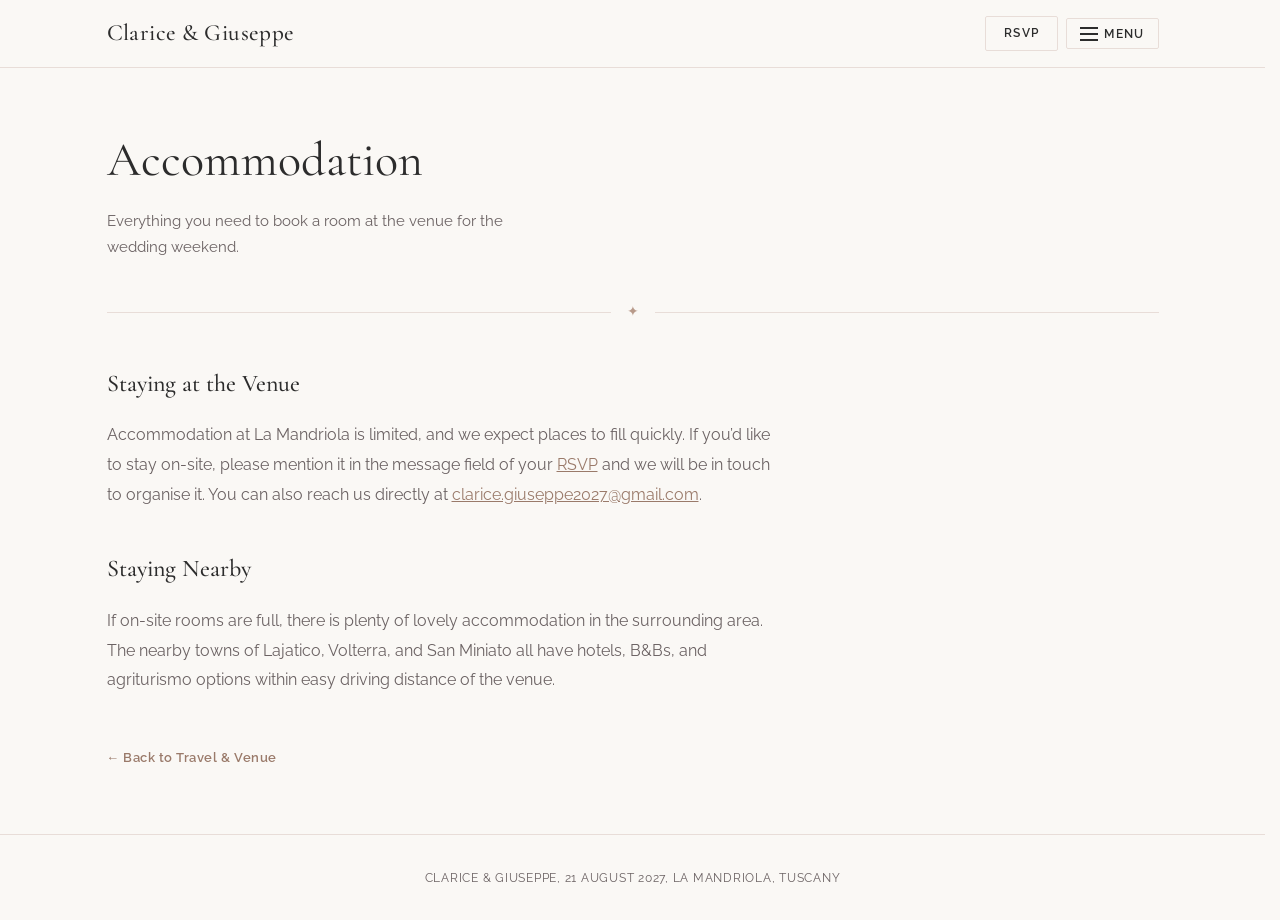
==== commit f09f4aa8: "Update RSVP deadline, welcome text, and accommodation guidance - Change RSVP deadline from 31 Decemb" ====
--- a/accommodation.html
+++ b/accommodation.html
@@ -36,23 +36,10 @@
         <div style="max-width: 680px; margin-top: 2.5rem;">
 
           <h2 class="card__title" style="font-size: 1.5rem; margin-bottom: 1rem;">Staying at the Venue</h2>
-          <p style="color: var(--muted); line-height: 1.85; margin-bottom: 1rem;">
+          <p style="color: var(--muted); line-height: 1.85; margin-bottom: 2.5rem;">
             Accommodation at La Mandriola is limited, and we expect places to fill quickly.
-            To book a room, contact the venue directly and mention that you are a guest at
-            Clarice and Giuseppe's wedding on <strong style="color: var(--text);">21 August 2027</strong>.
-          </p>
-          <div style="margin-bottom: 1.25rem; padding: 1.25rem 1.5rem; background: var(--surface); border: 1px solid var(--border); border-radius: var(--radius);">
-            <p style="margin-bottom: 0.5rem; font-size: 0.9rem; color: var(--muted);">
-              <strong style="color: var(--text);">Phone:</strong>
-              <a href="tel:+393482418432" style="color: var(--rose-dark);">+39 348 241 8432</a>
-            </p>
-            <p style="font-size: 0.9rem; color: var(--muted);">
-              <strong style="color: var(--text);">Email:</strong>
-              <a href="mailto:info@agriturismolamandriola.com" style="color: var(--rose-dark);">info@agriturismolamandriola.com</a>
-            </p>
-          </div>
-          <p style="color: var(--muted); line-height: 1.85; margin-bottom: 2.5rem;">
-            Rooms are <strong style="color: var(--text);">&euro;80 per person per night</strong>, breakfast included.
+            If you&rsquo;d like to stay on-site, please mention it in the message field of your <a href="rsvp.html" style="color: var(--rose-dark);">RSVP</a> and we will be in touch to organise it.
+            You can also reach us directly at <a href="mailto:clarice.giuseppe2027@gmail.com" style="color: var(--rose-dark);">clarice.giuseppe2027@gmail.com</a>.
           </p>
 
           <h2 class="card__title" style="font-size: 1.5rem; margin-bottom: 1rem;">Staying Nearby</h2>
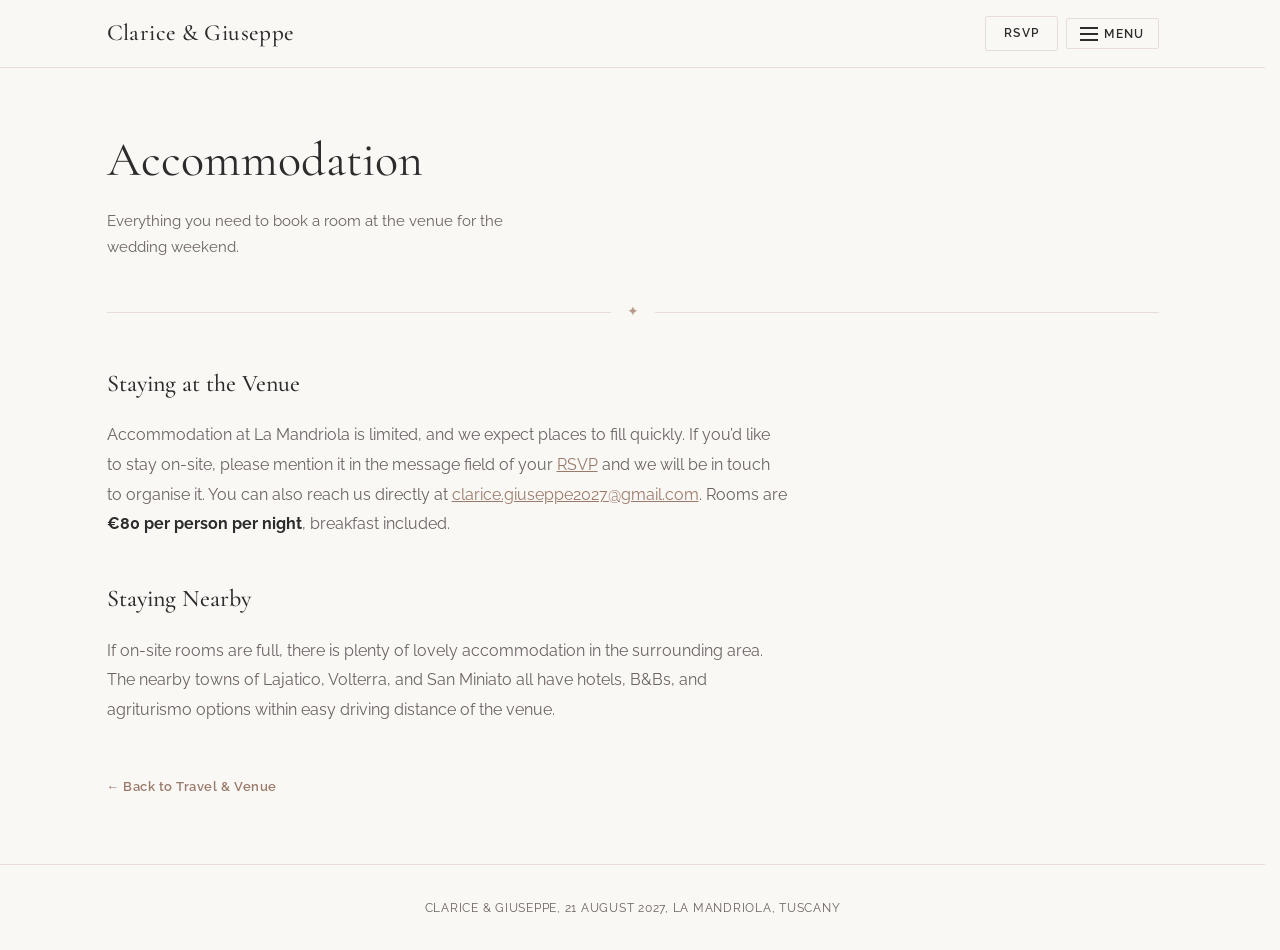
==== commit 5d06bc43: "Reinstate room price on accommodation page Co-Authored-By: Claude Sonnet 4.6 <noreply@anthropic.com>" ====
--- a/accommodation.html
+++ b/accommodation.html
@@ -40,6 +40,7 @@
             Accommodation at La Mandriola is limited, and we expect places to fill quickly.
             If you&rsquo;d like to stay on-site, please mention it in the message field of your <a href="rsvp.html" style="color: var(--rose-dark);">RSVP</a> and we will be in touch to organise it.
             You can also reach us directly at <a href="mailto:clarice.giuseppe2027@gmail.com" style="color: var(--rose-dark);">clarice.giuseppe2027@gmail.com</a>.
+            Rooms are <strong style="color: var(--text);">&euro;80 per person per night</strong>, breakfast included.
           </p>
 
           <h2 class="card__title" style="font-size: 1.5rem; margin-bottom: 1rem;">Staying Nearby</h2>
